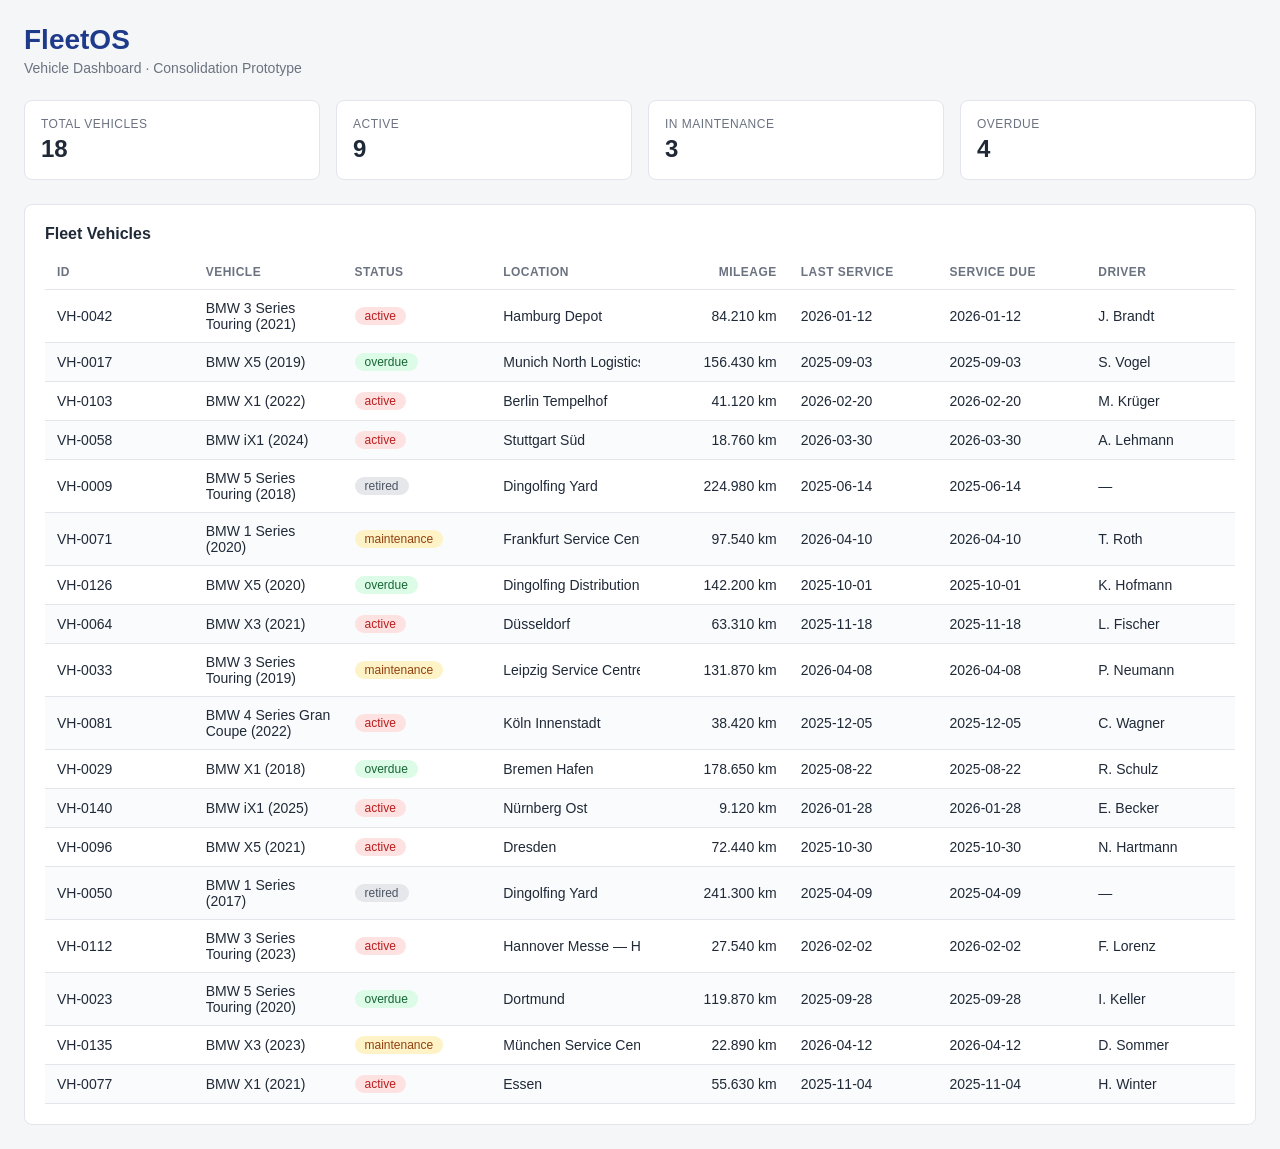
==== 1_dashboard/starter/index.html @ fba33104 "FleetOS — Claude Code workshop" ====
<!doctype html>
<html lang="en">
  <head>
    <meta charset="utf-8" />
    <meta name="viewport" content="width=device-width, initial-scale=1" />
    <title>FleetOS — Vehicle Dashboard</title>
    <link rel="stylesheet" href="styles.css?v=starter" />
    <script src="app.js?v=starter" defer></script>
  </head>
  <body>
    <header class="page-header">
      <h1>FleetOS</h1>
      <p class="subtitle">Vehicle Dashboard · Consolidation Prototype</p>
    </header>

    <section class="summary" aria-label="Fleet summary">
      <div class="stat-card">
        <span class="stat-label">Total Vehicles</span>
        <span class="stat-value" id="stat-total">–</span>
      </div>
      <div class="stat-card">
        <span class="stat-label">Active</span>
        <span class="stat-value" id="stat-active">–</span>
      </div>
      <div class="stat-card">
        <span class="stat-label">In Maintenance</span>
        <span class="stat-value" id="stat-maintenance">–</span>
      </div>
      <div class="stat-card">
        <span class="stat-label">Overdue</span>
        <span class="stat-value" id="stat-overdue">–</span>
      </div>
    </section>

    <section class="panel">
      <h2>Fleet Vehicles</h2>
      <table id="vehicle-table">
        <thead>
          <tr>
            <th>ID</th>
            <th>Vehicle</th>
            <th>Status</th>
            <th>Location</th>
            <th class="num">Mileage</th>
            <th>Last Service</th>
            <th>Service Due</th>
            <th>Driver</th>
          </tr>
        </thead>
        <tbody id="vehicle-tbody"></tbody>
      </table>
    </section>
  </body>
</html>
---- 1_dashboard/starter/styles.css ----
:root {
  --bg: #f5f6f8;
  --panel: #ffffff;
  --border: #e2e5ea;
  --text: #1f2937;
  --text-muted: #6b7280;
  --accent: #1e3a8a;
}

* {
  box-sizing: border-box;
}

body {
  margin: 0;
  padding: 24px;
  font-family: -apple-system, BlinkMacSystemFont, "Segoe UI", Roboto, sans-serif;
  font-size: 14px;
  color: var(--text);
  background: var(--bg);
}

.page-header h1 {
  margin: 0;
  font-size: 28px;
  font-weight: 600;
  color: var(--accent);
}

.subtitle {
  margin: 4px 0 0;
  color: var(--text-muted);
}

.summary {
  display: flex;
  gap: 16px;
  margin: 24px 0;
}

.stat-card {
  flex: 1;
  background: var(--panel);
  border: 1px solid var(--border);
  border-radius: 8px;
  padding: 16px;
  display: flex;
  flex-direction: column;
  gap: 4px;
}

.stat-label {
  font-size: 12px;
  text-transform: uppercase;
  letter-spacing: 0.04em;
  color: var(--text-muted);
}

.stat-value {
  font-size: 24px;
  font-weight: 600;
}

.panel {
  background: var(--panel);
  border: 1px solid var(--border);
  border-radius: 8px;
  padding: 20px;
}

.panel h2 {
  margin: 0 0 12px;
  font-size: 16px;
  font-weight: 600;
}

#vehicle-table {
  width: 100%;
  border-collapse: collapse;
  table-layout: fixed;
}

#vehicle-table th,
#vehicle-table td {
  text-align: left;
  padding: 10px 12px;
  border-bottom: 1px solid var(--border);
}

#vehicle-table th {
  font-size: 12px;
  text-transform: uppercase;
  letter-spacing: 0.04em;
  color: var(--text-muted);
  font-weight: 600;
}

#vehicle-table tbody tr:nth-child(even) {
  background: #fafbfc;
}

#vehicle-table .num {
  text-align: right;
  font-variant-numeric: tabular-nums;
}

.col-location {
  white-space: nowrap;
  max-width: 180px;
  overflow: hidden;
}

.status-pill {
  display: inline-block;
  padding: 2px 10px;
  border-radius: 999px;
  font-size: 12px;
  font-weight: 500;
}

.status-active {
  background: #fee2e2;
  color: #b91c1c;
}

.status-maintenance {
  background: #fef3c7;
  color: #92400e;
}

.status-overdue {
  background: #dcfce7;
  color: #166534;
}

.status-retired {
  background: #e5e7eb;
  color: #4b5563;
}
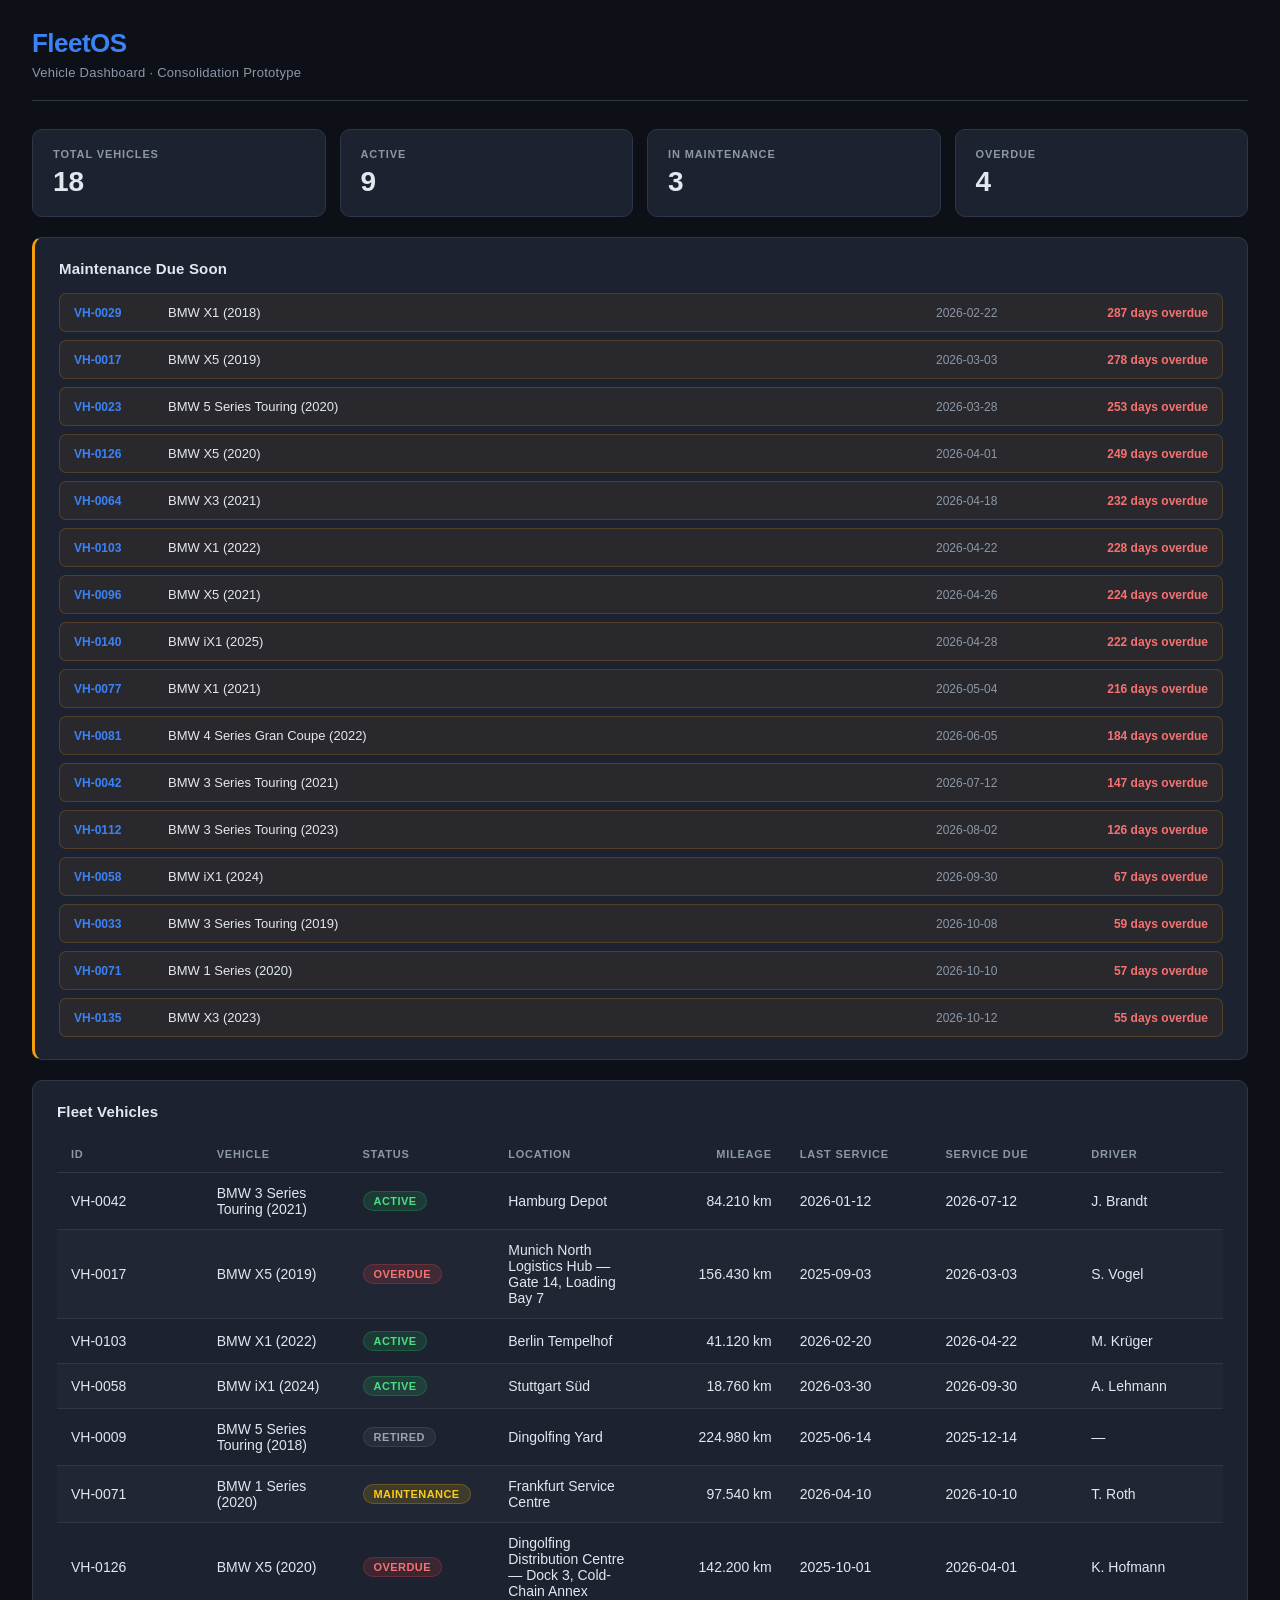
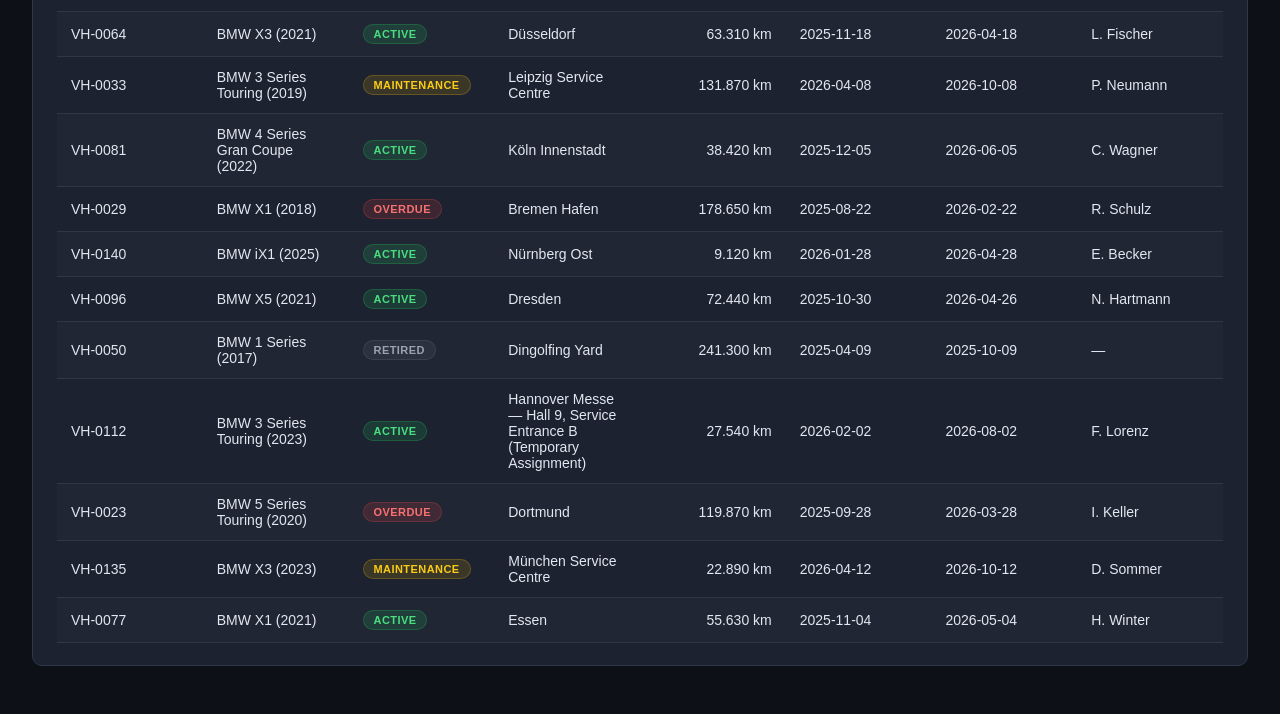
==== commit 536e19d8: "challenge1: apply review fixes - XSS escaping, retired filter, dead code cleanup, DOM robustness" ====
--- a/1_dashboard/starter/index.html
+++ b/1_dashboard/starter/index.html
@@ -32,7 +32,7 @@
       </div>
     </section>
 
-    <section class="panel">
+    <section class="panel" id="fleet-panel">
       <h2>Fleet Vehicles</h2>
       <table id="vehicle-table">
         <thead>
--- a/1_dashboard/starter/styles.css
+++ b/1_dashboard/starter/styles.css
@@ -1,10 +1,16 @@
 :root {
-  --bg: #f5f6f8;
-  --panel: #ffffff;
-  --border: #e2e5ea;
-  --text: #1f2937;
-  --text-muted: #6b7280;
-  --accent: #1e3a8a;
+  --bg: #0d1117;
+  --bg-raised: #161b22;
+  --panel: #1c2230;
+  --panel-hover: #212836;
+  --border: #2d3748;
+  --border-light: #374151;
+  --text: #e2e8f0;
+  --text-muted: #8b98a9;
+  --text-subtle: #6b7280;
+  --accent: #3b82f6;
+  --accent-dim: #1d4ed8;
+  --accent-glow: rgba(59, 130, 246, 0.15);
 }
 
 * {
@@ -13,66 +19,161 @@
 
 body {
   margin: 0;
-  padding: 24px;
+  padding: 28px 32px;
   font-family: -apple-system, BlinkMacSystemFont, "Segoe UI", Roboto, sans-serif;
   font-size: 14px;
   color: var(--text);
   background: var(--bg);
+  min-height: 100vh;
+}
+
+/* ── Header ── */
+
+.page-header {
+  margin-bottom: 28px;
+  padding-bottom: 20px;
+  border-bottom: 1px solid var(--border);
 }
 
 .page-header h1 {
   margin: 0;
-  font-size: 28px;
-  font-weight: 600;
+  font-size: 26px;
+  font-weight: 700;
   color: var(--accent);
+  letter-spacing: -0.02em;
 }
 
 .subtitle {
-  margin: 4px 0 0;
-  color: var(--text-muted);
-}
+  margin: 6px 0 0;
+  color: var(--text-muted);
+  font-size: 13px;
+  letter-spacing: 0.02em;
+}
+
+/* ── Summary stat cards ── */
 
 .summary {
   display: flex;
-  gap: 16px;
-  margin: 24px 0;
+  gap: 14px;
+  margin-bottom: 20px;
 }
 
 .stat-card {
   flex: 1;
   background: var(--panel);
   border: 1px solid var(--border);
-  border-radius: 8px;
-  padding: 16px;
+  border-radius: 10px;
+  padding: 18px 20px;
   display: flex;
   flex-direction: column;
-  gap: 4px;
+  gap: 6px;
+  transition: border-color 0.15s;
+}
+
+.stat-card:hover {
+  border-color: var(--accent);
 }
 
 .stat-label {
-  font-size: 12px;
+  font-size: 11px;
   text-transform: uppercase;
-  letter-spacing: 0.04em;
-  color: var(--text-muted);
+  letter-spacing: 0.08em;
+  color: var(--text-muted);
+  font-weight: 600;
 }
 
 .stat-value {
-  font-size: 24px;
-  font-weight: 600;
-}
+  font-size: 28px;
+  font-weight: 700;
+  color: var(--text);
+  font-variant-numeric: tabular-nums;
+}
+
+/* ── Generic panel ── */
 
 .panel {
   background: var(--panel);
   border: 1px solid var(--border);
-  border-radius: 8px;
-  padding: 20px;
+  border-radius: 10px;
+  padding: 22px 24px;
+  margin-bottom: 20px;
 }
 
 .panel h2 {
-  margin: 0 0 12px;
-  font-size: 16px;
-  font-weight: 600;
-}
+  margin: 0 0 16px;
+  font-size: 15px;
+  font-weight: 600;
+  color: var(--text);
+  letter-spacing: 0.01em;
+}
+
+/* ── Maintenance Due Soon widget ── */
+
+.maintenance-widget {
+  border-left: 3px solid #f59e0b;
+}
+
+.no-maintenance {
+  margin: 0;
+  color: var(--text-muted);
+  font-style: italic;
+}
+
+.maintenance-list {
+  display: flex;
+  flex-direction: column;
+  gap: 8px;
+}
+
+.maintenance-item {
+  display: grid;
+  grid-template-columns: 82px 1fr 120px 140px;
+  align-items: center;
+  gap: 12px;
+  padding: 11px 14px;
+  background: rgba(245, 158, 11, 0.06);
+  border: 1px solid rgba(245, 158, 11, 0.2);
+  border-radius: 7px;
+  font-size: 13px;
+  transition: background 0.12s;
+}
+
+.maintenance-item:hover {
+  background: rgba(245, 158, 11, 0.1);
+}
+
+.maint-id {
+  font-weight: 700;
+  color: var(--accent);
+  font-variant-numeric: tabular-nums;
+  font-size: 12px;
+}
+
+.maint-vehicle {
+  color: var(--text);
+}
+
+.maint-date {
+  color: var(--text-muted);
+  font-variant-numeric: tabular-nums;
+  font-size: 12px;
+}
+
+.maint-days {
+  font-weight: 600;
+  text-align: right;
+  font-size: 12px;
+}
+
+.maint-soon {
+  color: #f59e0b;
+}
+
+.maint-overdue {
+  color: #f87171;
+}
+
+/* ── Vehicle table ── */
 
 #vehicle-table {
   width: 100%;
@@ -83,20 +184,29 @@
 #vehicle-table th,
 #vehicle-table td {
   text-align: left;
-  padding: 10px 12px;
+  padding: 12px 14px;
   border-bottom: 1px solid var(--border);
 }
 
 #vehicle-table th {
-  font-size: 12px;
+  font-size: 11px;
   text-transform: uppercase;
-  letter-spacing: 0.04em;
-  color: var(--text-muted);
-  font-weight: 600;
+  letter-spacing: 0.07em;
+  color: var(--text-muted);
+  font-weight: 600;
+  white-space: nowrap;
+}
+
+#vehicle-table tbody tr {
+  transition: background 0.1s;
 }
 
 #vehicle-table tbody tr:nth-child(even) {
-  background: #fafbfc;
+  background: rgba(255, 255, 255, 0.02);
+}
+
+#vehicle-table tbody tr:hover {
+  background: var(--panel-hover);
 }
 
 #vehicle-table .num {
@@ -105,35 +215,43 @@
 }
 
 .col-location {
-  white-space: nowrap;
-  max-width: 180px;
-  overflow: hidden;
-}
+  max-width: 220px;
+  word-wrap: break-word;
+  overflow-wrap: break-word;
+}
+
+/* ── Status pills ── */
 
 .status-pill {
   display: inline-block;
-  padding: 2px 10px;
+  padding: 3px 10px;
   border-radius: 999px;
-  font-size: 12px;
-  font-weight: 500;
+  font-size: 11px;
+  font-weight: 600;
+  letter-spacing: 0.04em;
+  text-transform: uppercase;
 }
 
 .status-active {
-  background: #fee2e2;
-  color: #b91c1c;
+  background: rgba(34, 197, 94, 0.15);
+  color: #4ade80;
+  border: 1px solid rgba(34, 197, 94, 0.25);
 }
 
 .status-maintenance {
-  background: #fef3c7;
-  color: #92400e;
+  background: rgba(234, 179, 8, 0.15);
+  color: #facc15;
+  border: 1px solid rgba(234, 179, 8, 0.25);
 }
 
 .status-overdue {
-  background: #dcfce7;
-  color: #166534;
+  background: rgba(239, 68, 68, 0.15);
+  color: #f87171;
+  border: 1px solid rgba(239, 68, 68, 0.25);
 }
 
 .status-retired {
-  background: #e5e7eb;
-  color: #4b5563;
-}
+  background: rgba(107, 114, 128, 0.15);
+  color: #9ca3af;
+  border: 1px solid rgba(107, 114, 128, 0.25);
+}
